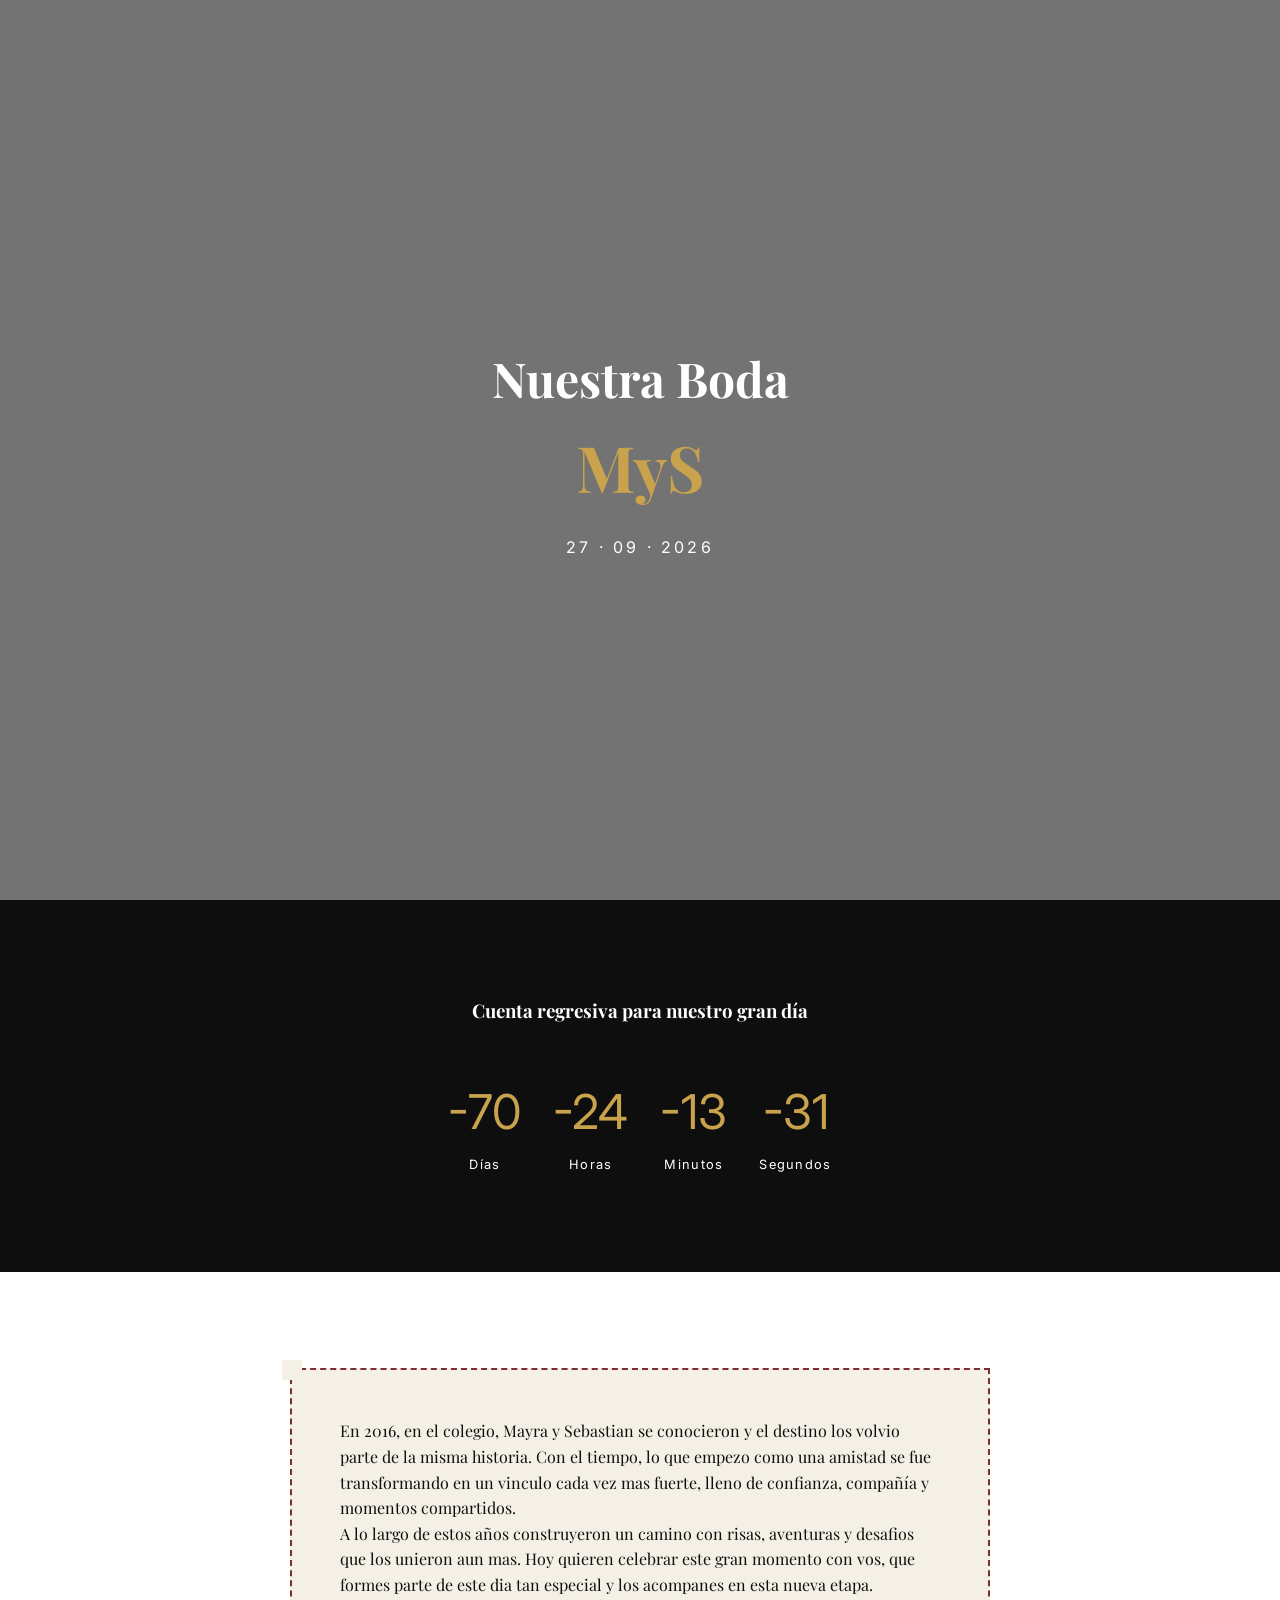
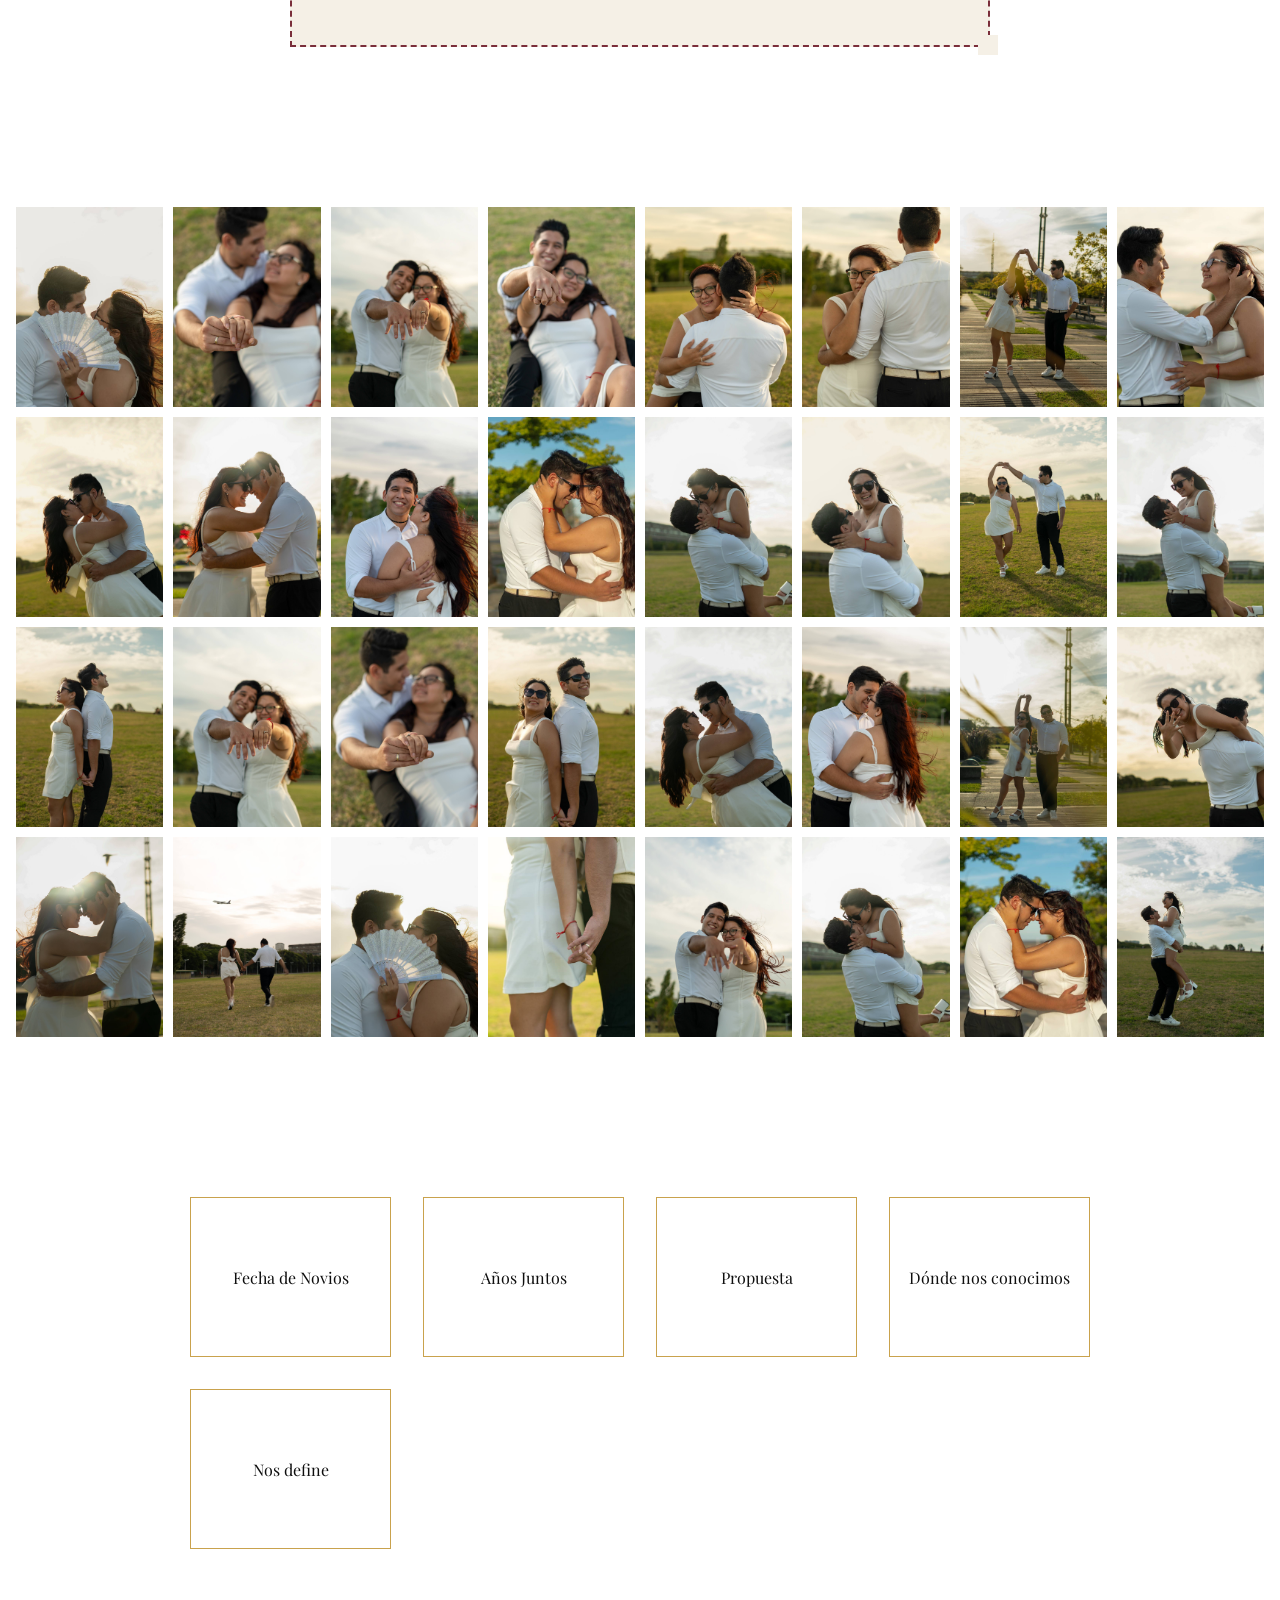
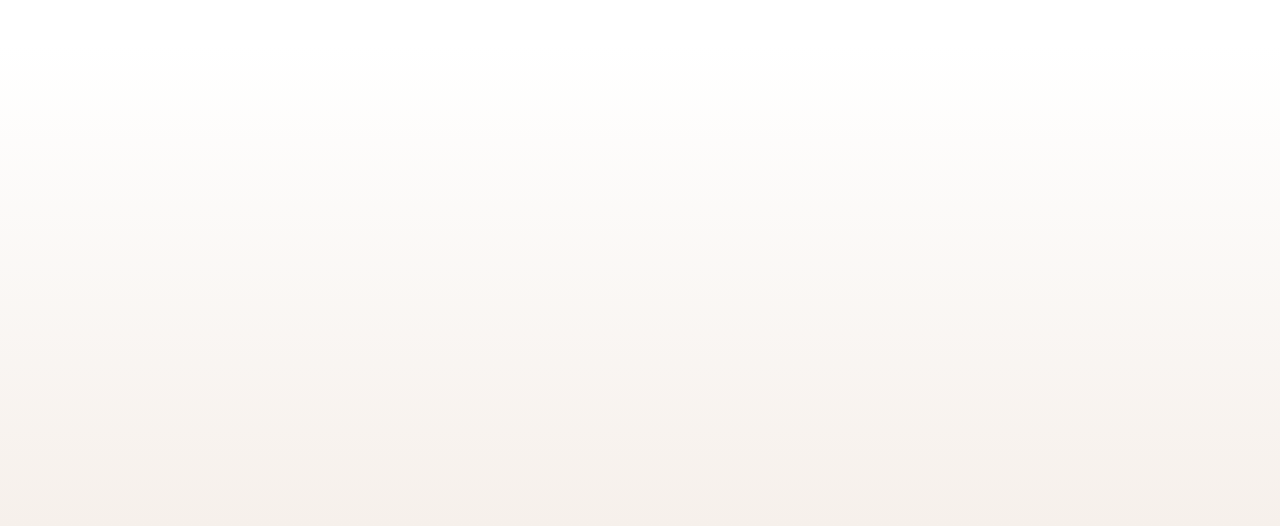
==== index.html @ 0956249e "Publish wedding website for GitHub Pages" ====
<!DOCTYPE html>
<html lang="es">
<head>
  <meta charset="UTF-8" />
  <title>Nuestra Boda - MyS</title>
  <meta name="viewport" content="width=device-width, initial-scale=1.0" />

  <!-- Google Fonts -->
  <link href="https://fonts.googleapis.com/css2?family=Playfair+Display:wght@400;600&family=Inter:wght@300;400;500&display=swap" rel="stylesheet">

  <link rel="stylesheet" href="style.css" />
  <style>
    .gallery-grid {
      display: grid;
      grid-template-columns: repeat(auto-fill, minmax(140px, 1fr));
      gap: 10px;
    }
    .gallery-grid img {
      width: 100%;
      height: 200px;
      object-fit: cover;
      filter: none !important;
    }
  </style>
</head>
<body>

  <!-- HERO -->
  <section class="hero" style="background-image: url('media/foto_portada.jpg'); background-size: cover; background-position: center;">
    <div class="hero-overlay"></div>
    <div class="hero-content">
      <h1>Nuestra Boda</h1>
      <h2>MyS</h2>
      <p class="hero-date">27 · 09 · 2026</p>
    </div>
  </section>

  <!-- CONTADOR (Movido arriba) -->
  <section class="countdown">
    <h3>Cuenta regresiva para nuestro gran día</h3>
    <div class="timer">
      <div><span id="days">0</span><small>Días</small></div>
      <div><span id="hours">0</span><small>Horas</small></div>
      <div><span id="minutes">0</span><small>Minutos</small></div>
      <div><span id="seconds">0</span><small>Segundos</small></div>
    </div>
  </section>

  <!-- TEXTO + FOTOS -->
  <section class="story">
    <div class="story-container reveal">
      <div class="story-card">
        <p>
          En 2016, en el colegio, Mayra y Sebastian se conocieron y el destino
          los volvio parte de la misma historia. Con el tiempo, lo que empezo
          como una amistad se fue transformando en un vinculo cada vez mas
          fuerte, lleno de confianza, compañía y momentos compartidos.
        </p>
        <p>
          A lo largo de estos años construyeron un camino con risas, aventuras
          y desafios que los unieron aun mas. Hoy quieren celebrar este gran
          momento con vos, que formes parte de este dia tan especial y los
          acompanes en esta nueva etapa.
        </p>
      </div>
    </div>
  </section>

  <!-- GALERÍA -->
  <section class="gallery">
    <div class="gallery-grid">
      <img src="media/1.jpeg" class="photo reveal" alt="Foto 1" loading="lazy">
      <img src="media/2.jpeg" class="photo reveal" alt="Foto 2" loading="lazy">
      <img src="media/3.jpeg" class="photo reveal" alt="Foto 3" loading="lazy">
      <img src="media/4.jpeg" class="photo reveal" alt="Foto 4" loading="lazy">
      <img src="media/5.jpeg" class="photo reveal" alt="Foto 5" loading="lazy">
      <img src="media/6.jpeg" class="photo reveal" alt="Foto 6" loading="lazy">
      <img src="media/7.jpeg" class="photo reveal" alt="Foto 7" loading="lazy">
      <img src="media/8.jpeg" class="photo reveal" alt="Foto 8" loading="lazy">
      <img src="media/9.jpeg" class="photo reveal" alt="Foto 9" loading="lazy">
      <img src="media/10.jpeg" class="photo reveal" alt="Foto 10" loading="lazy">
      <img src="media/11.jpeg" class="photo reveal" alt="Foto 11" loading="lazy">
      <img src="media/12.jpeg" class="photo reveal" alt="Foto 12" loading="lazy">
      <img src="media/13.jpeg" class="photo reveal" alt="Foto 13" loading="lazy">
      <img src="media/14.jpeg" class="photo reveal" alt="Foto 14" loading="lazy">
      <img src="media/15.jpeg" class="photo reveal" alt="Foto 15" loading="lazy">
      <img src="media/16.jpeg" class="photo reveal" alt="Foto 16" loading="lazy">
      <img src="media/17.jpeg" class="photo reveal" alt="Foto 17" loading="lazy">
      <img src="media/18.jpeg" class="photo reveal" alt="Foto 18" loading="lazy">
      <img src="media/19.jpeg" class="photo reveal" alt="Foto 19" loading="lazy">
      <img src="media/20.jpeg" class="photo reveal" alt="Foto 20" loading="lazy">
      <img src="media/21.jpeg" class="photo reveal" alt="Foto 21" loading="lazy">
      <img src="media/22.jpeg" class="photo reveal" alt="Foto 22" loading="lazy">
      <img src="media/23.jpeg" class="photo reveal" alt="Foto 23" loading="lazy">
      <img src="media/24.jpeg" class="photo reveal" alt="Foto 24" loading="lazy">
      <img src="media/25.jpeg" class="photo reveal" alt="Foto 25" loading="lazy">
      <img src="media/26.jpeg" class="photo reveal" alt="Foto 26" loading="lazy">
      <img src="media/27.jpeg" class="photo reveal" alt="Foto 27" loading="lazy">
      <img src="media/28.jpeg" class="photo reveal" alt="Foto 28" loading="lazy">
      <img src="media/29.jpeg" class="photo reveal" alt="Foto 29" loading="lazy">
      <img src="media/30.jpeg" class="photo reveal" alt="Foto 30" loading="lazy">
      <img src="media/31.jpeg" class="photo reveal" alt="Foto 31" loading="lazy">
      <img src="media/32.jpeg" class="photo reveal" alt="Foto 32" loading="lazy">
    </div>
  </section>

  <!-- FLASHCARDS -->
  <section class="flashcards">
    <div class="flashcards-grid">

      <div class="flashcard">
        <div class="flashcard-inner">
          <div class="flashcard-front">Fecha de Novios</div>
          <div class="flashcard-back">26 / 09 / 2019</div>
        </div>
      </div>

      <div class="flashcard">
        <div class="flashcard-inner">
          <div class="flashcard-front">Años Juntos</div>
          <div class="flashcard-back">7 años</div>
        </div>
      </div>

      <div class="flashcard">
        <div class="flashcard-inner">
          <div class="flashcard-front">Propuesta</div>
          <div class="flashcard-back">03 / 03 / 2025</div>
        </div>
      </div>

      <div class="flashcard">
        <div class="flashcard-inner">
          <div class="flashcard-front">Dónde nos conocimos</div>
          <div class="flashcard-back">Escuela Secundaria “Pelle”</div>
        </div>
      </div>

      <div class="flashcard">
        <div class="flashcard-inner">
          <div class="flashcard-front">Nos define</div>
          <div class="flashcard-back">Compañeros de Crecimiento</div>
        </div>
      </div>

    </div>
  </section>

  <section class="event-details">
    <div class="event-details-grid">
      <article class="event-card reveal">
        <span class="event-icon">
          <img src="media/iglesia.png" alt="Icono de iglesia" class="event-icon-image">
        </span>
        <h3>Ceremonia</h3>
        <p>13:00hs Santuario Jesus Sacramentado</p>
        <a class="event-btn" href="https://maps.app.goo.gl/wZoAE5vLJ9DzKmX38" target="_blank" rel="noopener noreferrer">Llegar a la ceremonia</a>
      </article>

      <article class="event-card reveal">
        <span class="event-icon">
          <img src="media/brindis.png" alt="Icono de brindis" class="event-icon-image">
        </span>
        <h3>Celebracion</h3>
        <p>Despues de la ceremonia festejaremos en el salon de Eventos Jano's Lahusen</p>
        <a class="event-btn" href="https://maps.app.goo.gl/vN4rwBGcuryrJyKt6" target="_blank" rel="noopener noreferrer">Llegar a la celebracion</a>
      </article>

      <article class="event-card gift-card reveal">
        <span class="event-icon">
          <img src="media/regalo.png" alt="Icono de regalo" class="event-icon-image">
        </span>
        <h3>Regalo</h3>
        <p>Si deseas hacernos un regalo, ademas de tu hermosa presencia...</p>
        <button type="button" class="event-btn" id="openBankModal">Ver datos bancarios</button>
      </article>
    </div>
  </section>

  <div class="bank-modal" id="bankModal" aria-hidden="true">
    <div class="bank-modal-backdrop" data-close-bank-modal></div>
    <div class="bank-modal-card" role="dialog" aria-modal="true" aria-labelledby="bankModalTitle">
      <button type="button" class="bank-modal-close" id="closeBankModal" aria-label="Cerrar">x</button>
      <p class="bank-modal-kicker">Datos bancarios</p>
      <h3 id="bankModalTitle">Cuenta a nombre de:</h3>
      <p class="bank-modal-name">Boris Sebastian Salinas</p>
      <p><strong>CVU:</strong> 0000076500000012025787</p>
      <p><strong>ALIAS:</strong> boda.may.seba.2026</p>
    </div>
  </div>

  <script src="script.js"></script>
</body>
</html>
---- style.css ----
:root {
  --black: #0e0e0e;
  --white: #ffffff;
  --gold: #c9a24d;
  --rose: #f2c4cc;
  --beige: #f5f0e6;
  --bordo: #7a2e3a;
}

* {
  box-sizing: border-box;
  margin: 0;
  padding: 0;
}

body {
  font-family: 'Inter', sans-serif;
  background: var(--white);
  color: var(--black);
  line-height: 1.6;
}

/* HERO */
.hero {
  height: 100vh;
  background: url("https://images.unsplash.com/photo-1529626455594-4ff0802cfb7e") center/cover no-repeat;
  position: relative;
}

.hero-overlay {
  position: absolute;
  inset: 0;
  background: rgba(0,0,0,0.55);
}

.hero-content {
  position: relative;
  height: 100%;
  display: flex;
  flex-direction: column;
  justify-content: center;
  align-items: center;
  color: var(--white);
  text-align: center;
}

.hero h1 {
  font-family: 'Playfair Display', serif;
  font-size: 3rem;
}

.hero h2 {
  font-family: 'Playfair Display', serif;
  font-size: 4rem;
  color: var(--gold);
}

.hero-date {
  margin-top: 1rem;
  letter-spacing: 0.2em;
}

/* STORY */
.story {
  padding: 6rem 1rem;
  display: flex;
  justify-content: center;
}

.story-card {
  background: var(--beige);
  padding: 3rem;
  max-width: 700px;
  border: 2px dashed var(--bordo);
  font-family: 'Playfair Display', serif;
  position: relative;
}

.story-card::before,
.story-card::after {
  content: "";
  position: absolute;
  width: 20px;
  height: 20px;
  background: var(--beige);
}

.story-card::before {
  top: -10px;
  left: -10px;
}

.story-card::after {
  bottom: -10px;
  right: -10px;
}

/* GALLERY */
.gallery {
  padding: 4rem 1rem;
}

.gallery-grid {
  display: grid;
  grid-template-columns: repeat(auto-fit, minmax(220px, 1fr));
  gap: 2rem;
}

.photo {
  background: #ccc;
  height: 300px;
  filter: grayscale(100%);
}

.event-details {
  padding: 0 1rem 6rem;
  background: linear-gradient(180deg, var(--white) 0%, #f6f0eb 100%);
}

.event-details-grid {
  max-width: 980px;
  margin: 0 auto;
  display: grid;
  grid-template-columns: repeat(auto-fit, minmax(260px, 1fr));
  gap: 1.5rem;
}

.event-card {
  background: rgba(255,255,255,0.9);
  border: 1px solid rgba(201, 162, 77, 0.55);
  box-shadow: 0 18px 40px rgba(14,14,14,0.08);
  padding: 2rem 1.5rem;
  text-align: center;
}

.event-card h3 {
  font-family: 'Playfair Display', serif;
  font-size: 2rem;
  color: var(--bordo);
  margin-bottom: 0.75rem;
}

.event-card p {
  max-width: 28ch;
  margin: 0 auto;
}

.event-icon {
  display: inline-flex;
  align-items: center;
  justify-content: center;
  margin-bottom: 1rem;
  min-height: 88px;
  padding-bottom: 0.75rem;
  border-bottom: 1px solid rgba(122, 46, 58, 0.18);
}

.event-icon-image {
  display: block;
  width: 72px;
  height: 72px;
  object-fit: contain;
}

.event-btn {
  display: inline-block;
  margin-top: 1.5rem;
  padding: 0.9rem 1.5rem;
  border-radius: 999px;
  border: none;
  background: #c9b19a;
  color: var(--white);
  text-decoration: none;
  text-transform: uppercase;
  letter-spacing: 0.08em;
  font-size: 0.85rem;
  cursor: pointer;
  transition: transform 0.2s ease, box-shadow 0.2s ease, background 0.2s ease;
}

.event-btn:hover {
  background: #b89e86;
  transform: translateY(-2px);
  box-shadow: 0 12px 24px rgba(14,14,14,0.12);
}

.gift-card {
  background: rgba(255,255,255,0.9);
}

.bank-modal {
  position: fixed;
  inset: 0;
  display: flex;
  align-items: center;
  justify-content: center;
  padding: 1rem;
  opacity: 0;
  pointer-events: none;
  transition: opacity 0.2s ease;
  z-index: 50;
}

.bank-modal.is-open {
  opacity: 1;
  pointer-events: auto;
}

.bank-modal-backdrop {
  position: absolute;
  inset: 0;
  background: rgba(14,14,14,0.55);
}

.bank-modal-card {
  position: relative;
  width: min(100%, 420px);
  background: var(--white);
  border: 1px solid rgba(201, 162, 77, 0.45);
  box-shadow: 0 24px 60px rgba(14,14,14,0.18);
  padding: 2rem;
  z-index: 1;
}

.bank-modal-close {
  position: absolute;
  top: 0.65rem;
  right: 0.8rem;
  border: none;
  background: transparent;
  color: rgba(14,14,14,0.5);
  font-size: 1rem;
  line-height: 1;
  cursor: pointer;
}

.bank-modal-kicker {
  margin-bottom: 0.5rem;
  font-size: 0.8rem;
  letter-spacing: 0.14em;
  text-transform: uppercase;
  color: rgba(14,14,14,0.45);
}

.bank-modal-card h3,
.bank-modal-name {
  font-family: 'Playfair Display', serif;
}

.bank-modal-card h3 {
  margin-bottom: 0.35rem;
  color: var(--bordo);
}

.bank-modal-name {
  margin-bottom: 1rem;
  font-size: 1.35rem;
}

.bank-modal-card p + p {
  margin-top: 0.35rem;
}

/* FLASHCARDS */
.flashcards {
  padding: 6rem 1rem;
  background: var(--white);
}

.flashcards-grid {
  display: grid;
  grid-template-columns: repeat(auto-fit, minmax(200px, 1fr));
  gap: 2rem;
  max-width: 900px;
  margin: auto;
}

.flashcard {
  perspective: 1000px;
}

.flashcard-inner {
  position: relative;
  width: 100%;
  height: 160px;
  transition: transform 0.8s;
  transform-style: preserve-3d;
}

.flashcard:hover .flashcard-inner,
.flashcard-inner.rotate {
  transform: rotateY(180deg);
}

.flashcard-front,
.flashcard-back {
  position: absolute;
  inset: 0;
  backface-visibility: hidden;
  border: 1px solid var(--gold);
  display: flex;
  align-items: center;
  justify-content: center;
  font-family: 'Playfair Display', serif;
  padding: 1rem;
  text-align: center;
}

.flashcard-front {
  background: var(--white);
}

.flashcard-back {
  background: var(--white);
  transform: rotateY(180deg);
  color: var(--gold);
}

/* COUNTDOWN */
.countdown {
  background: var(--black);
  color: var(--white);
  padding: 6rem 1rem;
  text-align: center;
}

.countdown h3 {
  font-family: 'Playfair Display', serif;
  margin-bottom: 3rem;
}

.timer {
  display: flex;
  justify-content: center;
  gap: 2rem;
}

.timer span {
  font-size: 3rem;
  color: var(--gold);
  display: block;
}

.timer small {
  font-size: 0.8rem;
  letter-spacing: 0.1em;
}

/* REVEAL */
.reveal {
  opacity: 0;
  transform: translateY(30px);
  transition: all 1.2s ease;
}

.reveal.active {
  opacity: 1;
  transform: translateY(0);
}

/* MOBILE */
@media (max-width: 600px) {
  .hero h1 { font-size: 2rem; }
  .hero h2 { font-size: 3rem; }
  /* Ajustes para que el contador se vea horizontal en celular */
  .timer { gap: 10px; }
  .timer span { font-size: 1.8rem; }
  .timer small { font-size: 0.7rem; }
  .event-card h3 { font-size: 1.65rem; }
  .event-btn { width: 100%; }
  .bank-modal-card { padding: 1.75rem 1.35rem; }
}

/* PRE-HOME / BIENVENIDA */
.login-body {
  height: 100vh;
  display: flex;
  align-items: center;
  justify-content: center;
  background-size: cover;
  background-position: center;
}

.login-card {
  background: rgba(245, 240, 230, 0.75); /* Más transparente */
  padding: 2rem 1.5rem; /* Más chico */
  max-width: 360px; /* Más angosto */
  width: 90%;
  text-align: center;
  border: 1px solid var(--gold);
  box-shadow: 0 10px 30px rgba(0,0,0,0.2);
  font-family: 'Playfair Display', serif;
}

.login-card h2 {
  color: var(--bordo);
  margin-bottom: 1rem;
  font-size: 1.4rem; /* Letra más chica */
}

.login-card p {
  font-family: 'Inter', sans-serif;
  margin-bottom: 1rem;
  font-size: 0.9rem; /* Letra más chica */
}

.login-input {
  width: 100%;
  padding: 8px;
  margin-bottom: 1rem;
  border: 1px solid var(--gold);
  background: var(--white);
  font-size: 1rem;
  text-align: center;
  text-transform: uppercase;
}

.login-btn {
  display: inline-block;
  background: var(--black);
  color: var(--white);
  padding: 8px 25px;
  text-decoration: none;
  text-transform: uppercase;
  letter-spacing: 1px;
  font-size: 0.85rem;
  cursor: pointer;
  border: none;
}
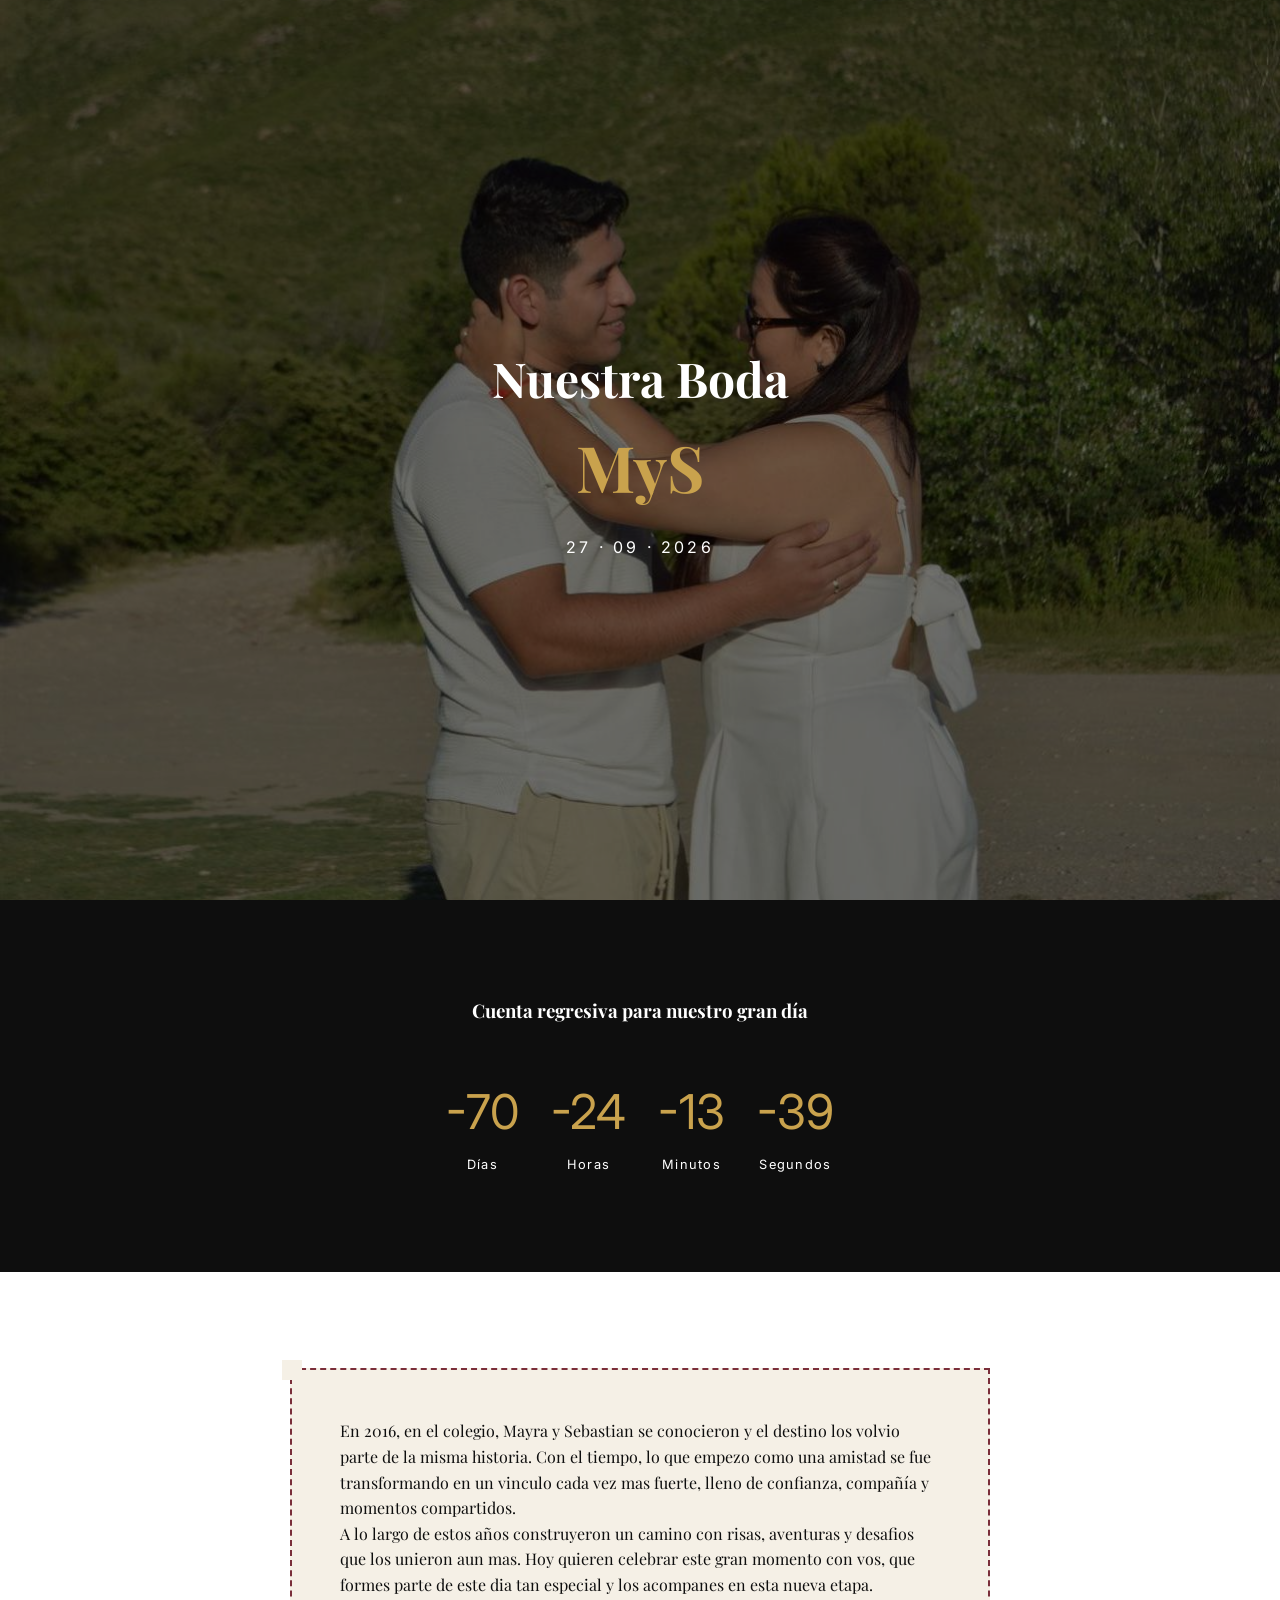
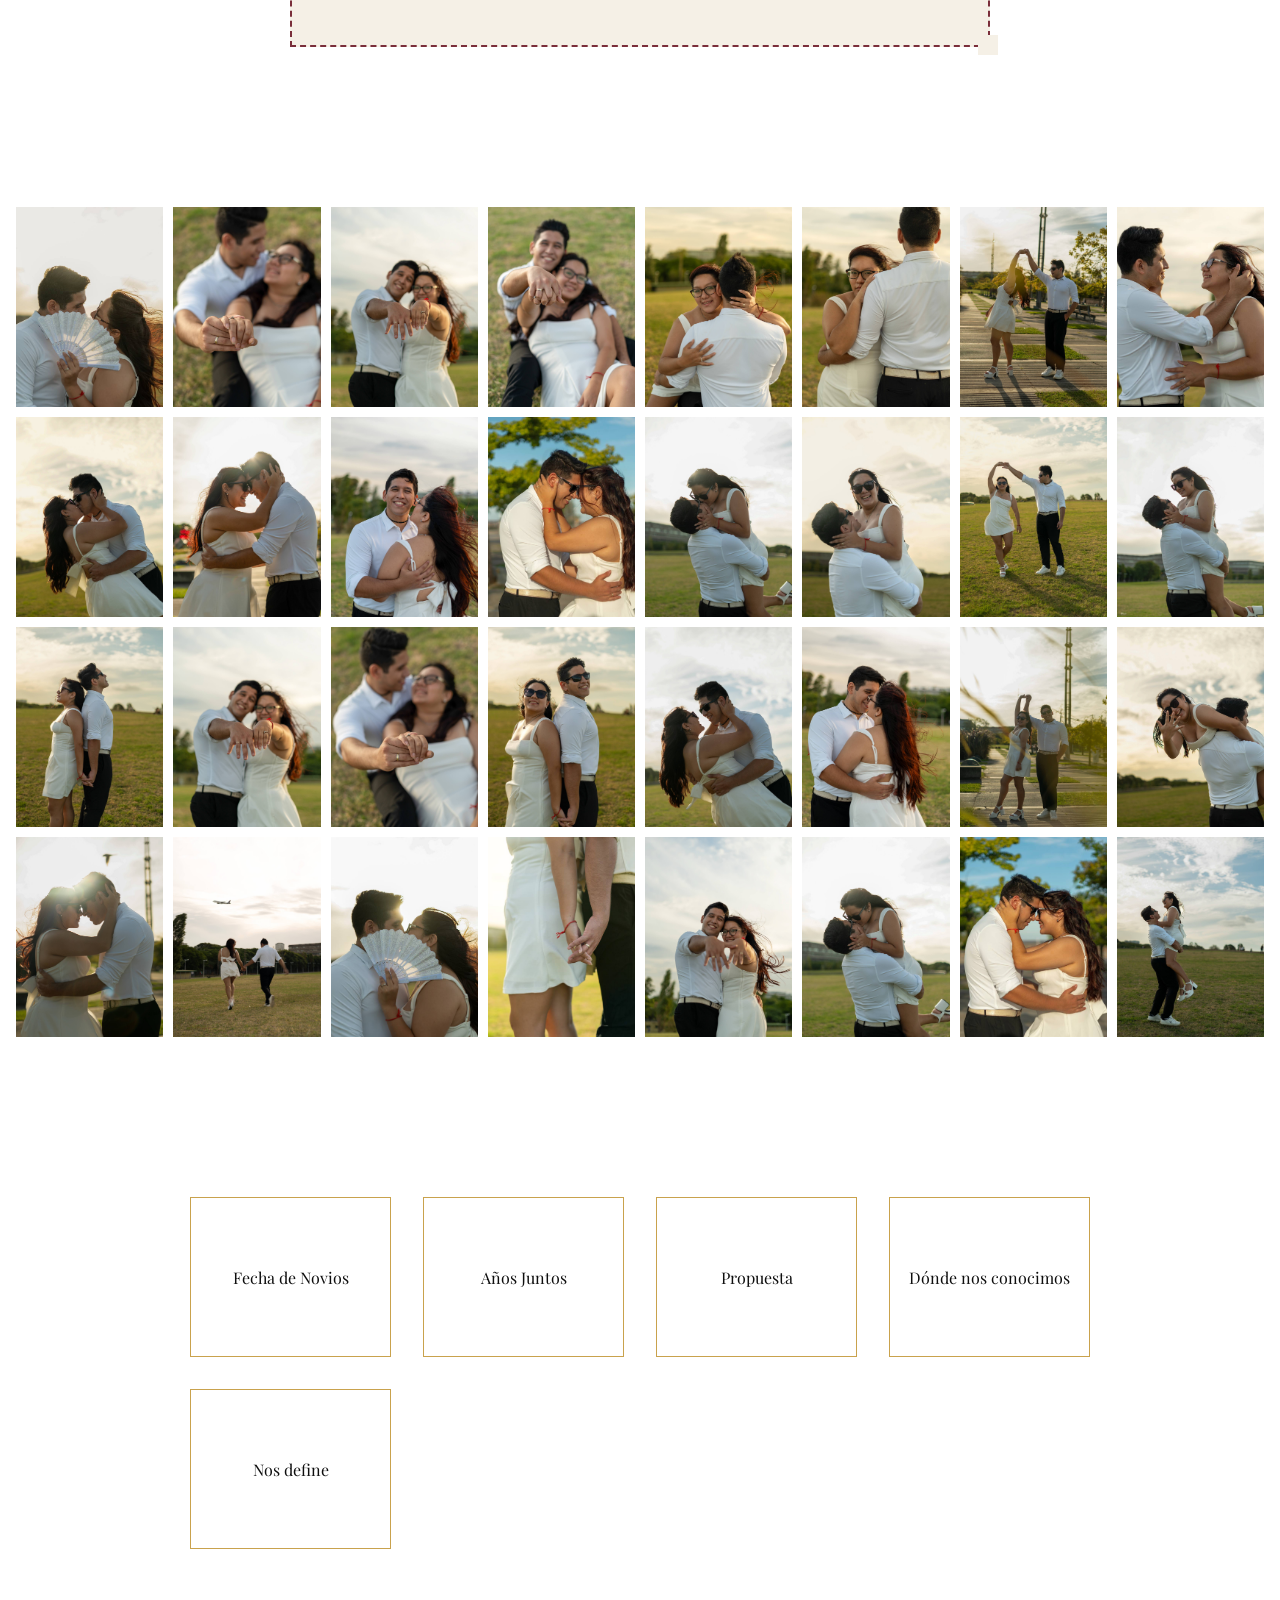
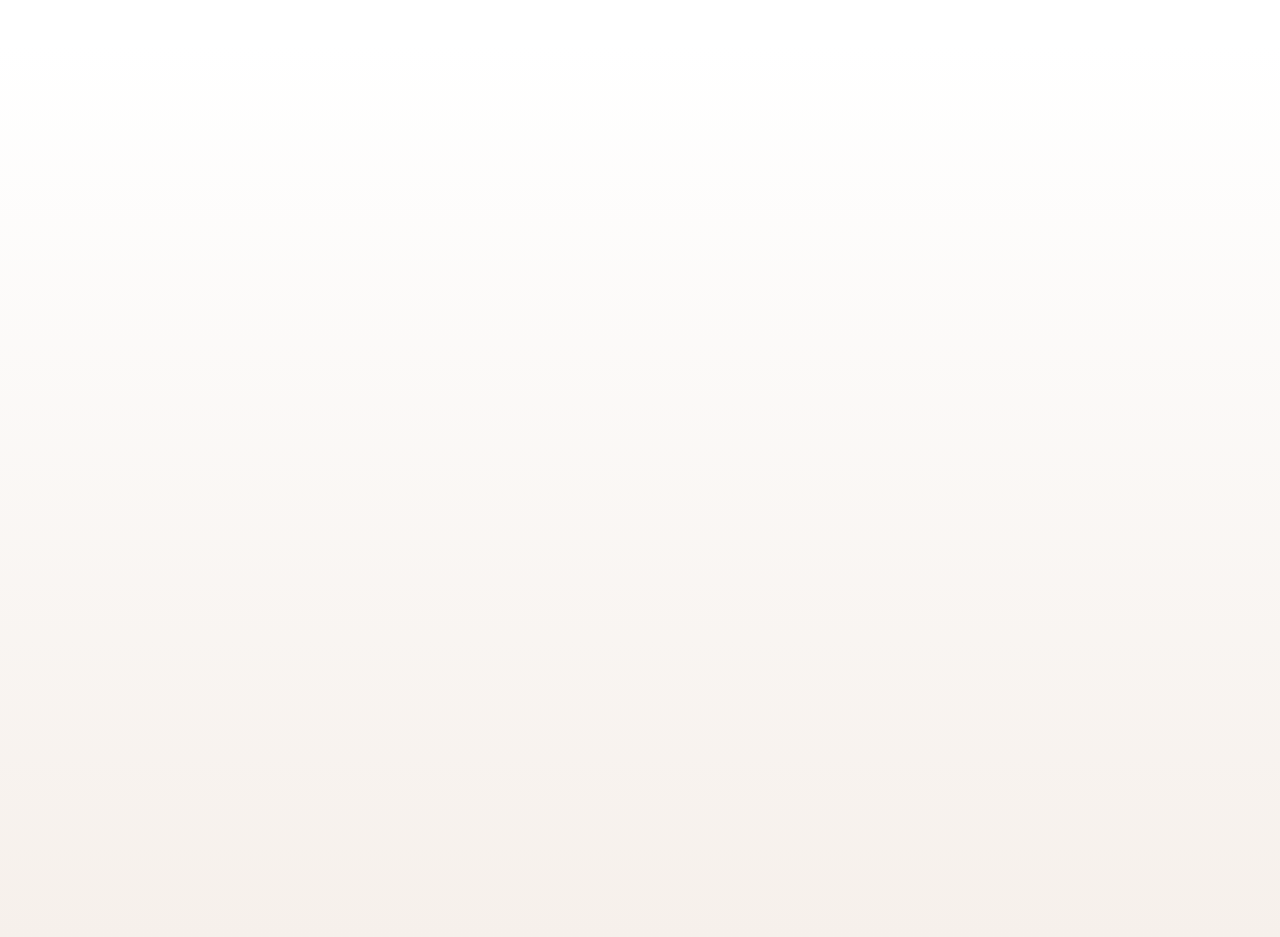
==== commit 62b59644: "Update hero image filename and add dress code icons" ====
--- a/index.html
+++ b/index.html
@@ -174,6 +174,26 @@
         <p>Si deseas hacernos un regalo, ademas de tu hermosa presencia...</p>
         <button type="button" class="event-btn" id="openBankModal">Ver datos bancarios</button>
       </article>
+
+      <article class="event-card reveal">
+        <span class="event-icon"><img src="media/sin_ninos.png" alt="Icono sin ninos" class="event-icon-image"></span>
+        <h3>Sin ninos</h3>
+        <p>
+          Es nuestro dia especial y, aunque amamos a los ninos, nuestra boda
+          sera solo para adultos. Queremos que esten sin preocupaciones.
+          Tomense un descanso y disfruten con nosotros.
+        </p>
+      </article>
+
+      <article class="event-card reveal">
+        <span class="event-icon"><img src="media/dress_code.png" alt="Icono de vestimenta" class="event-icon-image"></span>
+        <h3>Formal</h3>
+        <p>
+          Codigo de vestimenta: formal.
+          Mujeres: les pedimos evitar los colores blanco, bordo y rojo.
+          Hombres: les pedimos evitar los tonos bordo y gris.
+        </p>
+      </article>
     </div>
   </section>
 
@@ -192,3 +212,5 @@
   <script src="script.js"></script>
 </body>
 </html>
+
+
--- a/style.css
+++ b/style.css
@@ -160,6 +160,20 @@
   width: 72px;
   height: 72px;
   object-fit: contain;
+}
+
+.event-icon-text {
+  min-width: 72px;
+  min-height: 72px;
+  font-family: 'Playfair Display', serif;
+  font-size: 2rem;
+  color: #c9b19a;
+}
+
+.event-icon-outfit {
+  font-size: 0.95rem;
+  letter-spacing: 0.08em;
+  text-transform: uppercase;
 }
 
 .event-btn {
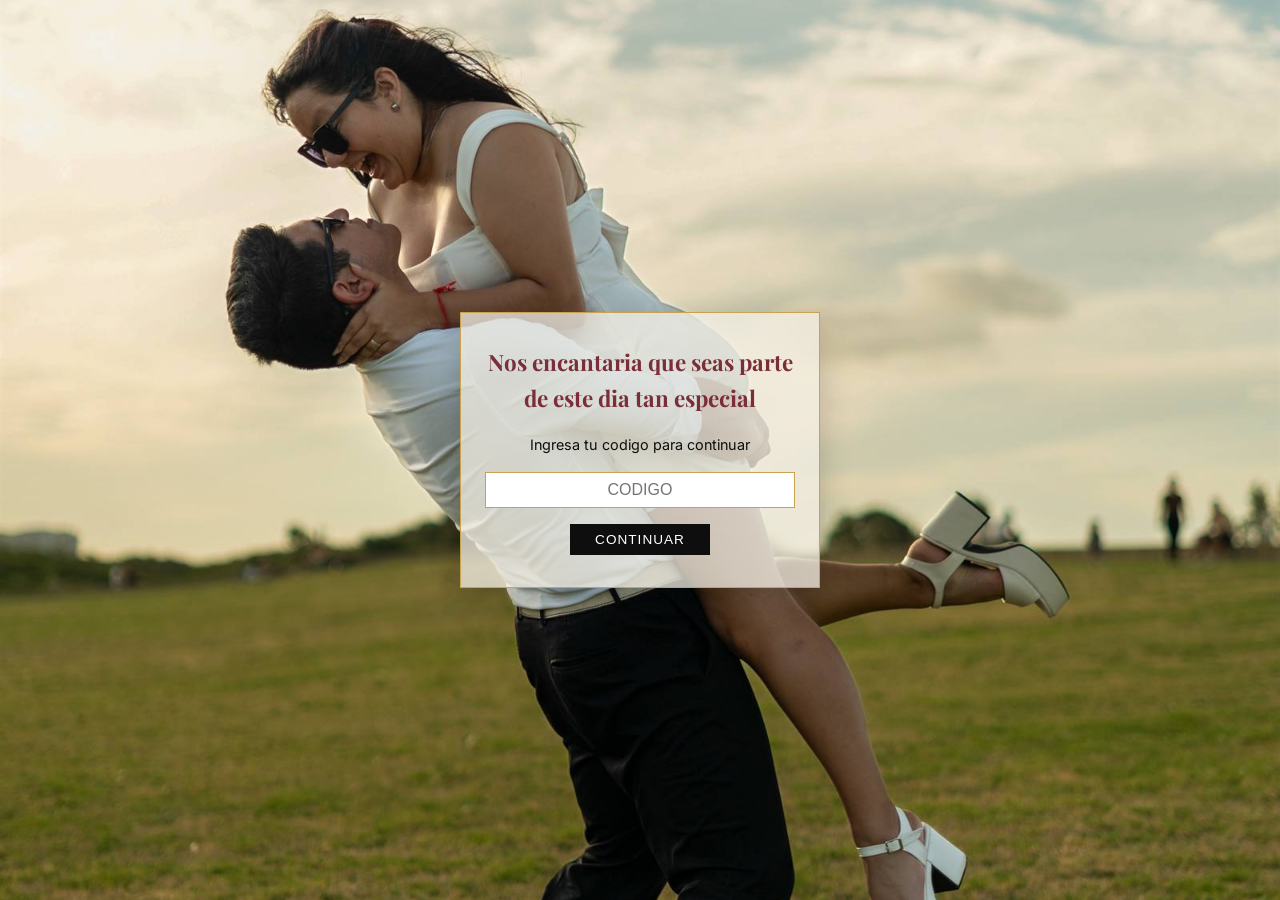
==== commit 21d12d85: "Make welcome page the site entrypoint" ====
--- a/index.html
+++ b/index.html
@@ -2,215 +2,44 @@
 <html lang="es">
 <head>
   <meta charset="UTF-8" />
-  <title>Nuestra Boda - MyS</title>
+  <title>Bienvenida - Nuestra Boda</title>
   <meta name="viewport" content="width=device-width, initial-scale=1.0" />
 
-  <!-- Google Fonts -->
   <link href="https://fonts.googleapis.com/css2?family=Playfair+Display:wght@400;600&family=Inter:wght@300;400;500&display=swap" rel="stylesheet">
+  <link rel="stylesheet" href="style.css" />
+</head>
+<body class="login-body" style="background-image: url('media/fondo_codigo.jpeg');">
 
-  <link rel="stylesheet" href="style.css" />
-  <style>
-    .gallery-grid {
-      display: grid;
-      grid-template-columns: repeat(auto-fill, minmax(140px, 1fr));
-      gap: 10px;
-    }
-    .gallery-grid img {
-      width: 100%;
-      height: 200px;
-      object-fit: cover;
-      filter: none !important;
-    }
-  </style>
-</head>
-<body>
+  <div class="login-card">
+    <div id="step-input">
+      <h2>Nos encantaria que seas parte de este dia tan especial</h2>
+      <p>Ingresa tu codigo para continuar</p>
 
-  <!-- HERO -->
-  <section class="hero" style="background-image: url('media/foto_portada.jpg'); background-size: cover; background-position: center;">
-    <div class="hero-overlay"></div>
-    <div class="hero-content">
-      <h1>Nuestra Boda</h1>
-      <h2>MyS</h2>
-      <p class="hero-date">27 · 09 · 2026</p>
+      <input type="text" id="guestCode" class="login-input" placeholder="CODIGO" />
+      <button type="button" onclick="verificarCodigo()" class="login-btn">Continuar</button>
+
+      <p id="errorMsg" style="color: #7a2e3a; margin-top: 10px; display: none;">
+        Codigo incorrecto, intenta nuevamente.
+      </p>
     </div>
-  </section>
 
-  <!-- CONTADOR (Movido arriba) -->
-  <section class="countdown">
-    <h3>Cuenta regresiva para nuestro gran día</h3>
-    <div class="timer">
-      <div><span id="days">0</span><small>Días</small></div>
-      <div><span id="hours">0</span><small>Horas</small></div>
-      <div><span id="minutes">0</span><small>Minutos</small></div>
-      <div><span id="seconds">0</span><small>Segundos</small></div>
-    </div>
-  </section>
+    <div id="step-welcome" style="display: none;">
+      <h2 id="welcomeTitle" style="font-size: 2rem; line-height: 1.2;"></h2>
 
-  <!-- TEXTO + FOTOS -->
-  <section class="story">
-    <div class="story-container reveal">
-      <div class="story-card">
-        <p>
-          En 2016, en el colegio, Mayra y Sebastian se conocieron y el destino
-          los volvio parte de la misma historia. Con el tiempo, lo que empezo
-          como una amistad se fue transformando en un vinculo cada vez mas
-          fuerte, lleno de confianza, compañía y momentos compartidos.
-        </p>
-        <p>
-          A lo largo de estos años construyeron un camino con risas, aventuras
-          y desafios que los unieron aun mas. Hoy quieren celebrar este gran
-          momento con vos, que formes parte de este dia tan especial y los
-          acompanes en esta nueva etapa.
-        </p>
-      </div>
-    </div>
-  </section>
+      <h3 style="color: var(--gold); margin: 1rem 0;">
+        Esperamos que puedan compartir esta fiesta junto a nosotros
+      </h3>
 
-  <!-- GALERÍA -->
-  <section class="gallery">
-    <div class="gallery-grid">
-      <img src="media/1.jpeg" class="photo reveal" alt="Foto 1" loading="lazy">
-      <img src="media/2.jpeg" class="photo reveal" alt="Foto 2" loading="lazy">
-      <img src="media/3.jpeg" class="photo reveal" alt="Foto 3" loading="lazy">
-      <img src="media/4.jpeg" class="photo reveal" alt="Foto 4" loading="lazy">
-      <img src="media/5.jpeg" class="photo reveal" alt="Foto 5" loading="lazy">
-      <img src="media/6.jpeg" class="photo reveal" alt="Foto 6" loading="lazy">
-      <img src="media/7.jpeg" class="photo reveal" alt="Foto 7" loading="lazy">
-      <img src="media/8.jpeg" class="photo reveal" alt="Foto 8" loading="lazy">
-      <img src="media/9.jpeg" class="photo reveal" alt="Foto 9" loading="lazy">
-      <img src="media/10.jpeg" class="photo reveal" alt="Foto 10" loading="lazy">
-      <img src="media/11.jpeg" class="photo reveal" alt="Foto 11" loading="lazy">
-      <img src="media/12.jpeg" class="photo reveal" alt="Foto 12" loading="lazy">
-      <img src="media/13.jpeg" class="photo reveal" alt="Foto 13" loading="lazy">
-      <img src="media/14.jpeg" class="photo reveal" alt="Foto 14" loading="lazy">
-      <img src="media/15.jpeg" class="photo reveal" alt="Foto 15" loading="lazy">
-      <img src="media/16.jpeg" class="photo reveal" alt="Foto 16" loading="lazy">
-      <img src="media/17.jpeg" class="photo reveal" alt="Foto 17" loading="lazy">
-      <img src="media/18.jpeg" class="photo reveal" alt="Foto 18" loading="lazy">
-      <img src="media/19.jpeg" class="photo reveal" alt="Foto 19" loading="lazy">
-      <img src="media/20.jpeg" class="photo reveal" alt="Foto 20" loading="lazy">
-      <img src="media/21.jpeg" class="photo reveal" alt="Foto 21" loading="lazy">
-      <img src="media/22.jpeg" class="photo reveal" alt="Foto 22" loading="lazy">
-      <img src="media/23.jpeg" class="photo reveal" alt="Foto 23" loading="lazy">
-      <img src="media/24.jpeg" class="photo reveal" alt="Foto 24" loading="lazy">
-      <img src="media/25.jpeg" class="photo reveal" alt="Foto 25" loading="lazy">
-      <img src="media/26.jpeg" class="photo reveal" alt="Foto 26" loading="lazy">
-      <img src="media/27.jpeg" class="photo reveal" alt="Foto 27" loading="lazy">
-      <img src="media/28.jpeg" class="photo reveal" alt="Foto 28" loading="lazy">
-      <img src="media/29.jpeg" class="photo reveal" alt="Foto 29" loading="lazy">
-      <img src="media/30.jpeg" class="photo reveal" alt="Foto 30" loading="lazy">
-      <img src="media/31.jpeg" class="photo reveal" alt="Foto 31" loading="lazy">
-      <img src="media/32.jpeg" class="photo reveal" alt="Foto 32" loading="lazy">
-    </div>
-  </section>
+      <p style="font-size: 0.9rem; text-transform: uppercase; letter-spacing: 1px;">
+        N&deg; de invitados: <strong id="guestCount" style="font-size: 1.2rem;"></strong>
+      </p>
 
-  <!-- FLASHCARDS -->
-  <section class="flashcards">
-    <div class="flashcards-grid">
-
-      <div class="flashcard">
-        <div class="flashcard-inner">
-          <div class="flashcard-front">Fecha de Novios</div>
-          <div class="flashcard-back">26 / 09 / 2019</div>
-        </div>
-      </div>
-
-      <div class="flashcard">
-        <div class="flashcard-inner">
-          <div class="flashcard-front">Años Juntos</div>
-          <div class="flashcard-back">7 años</div>
-        </div>
-      </div>
-
-      <div class="flashcard">
-        <div class="flashcard-inner">
-          <div class="flashcard-front">Propuesta</div>
-          <div class="flashcard-back">03 / 03 / 2025</div>
-        </div>
-      </div>
-
-      <div class="flashcard">
-        <div class="flashcard-inner">
-          <div class="flashcard-front">Dónde nos conocimos</div>
-          <div class="flashcard-back">Escuela Secundaria “Pelle”</div>
-        </div>
-      </div>
-
-      <div class="flashcard">
-        <div class="flashcard-inner">
-          <div class="flashcard-front">Nos define</div>
-          <div class="flashcard-back">Compañeros de Crecimiento</div>
-        </div>
-      </div>
-
-    </div>
-  </section>
-
-  <section class="event-details">
-    <div class="event-details-grid">
-      <article class="event-card reveal">
-        <span class="event-icon">
-          <img src="media/iglesia.png" alt="Icono de iglesia" class="event-icon-image">
-        </span>
-        <h3>Ceremonia</h3>
-        <p>13:00hs Santuario Jesus Sacramentado</p>
-        <a class="event-btn" href="https://maps.app.goo.gl/wZoAE5vLJ9DzKmX38" target="_blank" rel="noopener noreferrer">Llegar a la ceremonia</a>
-      </article>
-
-      <article class="event-card reveal">
-        <span class="event-icon">
-          <img src="media/brindis.png" alt="Icono de brindis" class="event-icon-image">
-        </span>
-        <h3>Celebracion</h3>
-        <p>Despues de la ceremonia festejaremos en el salon de Eventos Jano's Lahusen</p>
-        <a class="event-btn" href="https://maps.app.goo.gl/vN4rwBGcuryrJyKt6" target="_blank" rel="noopener noreferrer">Llegar a la celebracion</a>
-      </article>
-
-      <article class="event-card gift-card reveal">
-        <span class="event-icon">
-          <img src="media/regalo.png" alt="Icono de regalo" class="event-icon-image">
-        </span>
-        <h3>Regalo</h3>
-        <p>Si deseas hacernos un regalo, ademas de tu hermosa presencia...</p>
-        <button type="button" class="event-btn" id="openBankModal">Ver datos bancarios</button>
-      </article>
-
-      <article class="event-card reveal">
-        <span class="event-icon"><img src="media/sin_ninos.png" alt="Icono sin ninos" class="event-icon-image"></span>
-        <h3>Sin ninos</h3>
-        <p>
-          Es nuestro dia especial y, aunque amamos a los ninos, nuestra boda
-          sera solo para adultos. Queremos que esten sin preocupaciones.
-          Tomense un descanso y disfruten con nosotros.
-        </p>
-      </article>
-
-      <article class="event-card reveal">
-        <span class="event-icon"><img src="media/dress_code.png" alt="Icono de vestimenta" class="event-icon-image"></span>
-        <h3>Formal</h3>
-        <p>
-          Codigo de vestimenta: formal.
-          Mujeres: les pedimos evitar los colores blanco, bordo y rojo.
-          Hombres: les pedimos evitar los tonos bordo y gris.
-        </p>
-      </article>
-    </div>
-  </section>
-
-  <div class="bank-modal" id="bankModal" aria-hidden="true">
-    <div class="bank-modal-backdrop" data-close-bank-modal></div>
-    <div class="bank-modal-card" role="dialog" aria-modal="true" aria-labelledby="bankModalTitle">
-      <button type="button" class="bank-modal-close" id="closeBankModal" aria-label="Cerrar">x</button>
-      <p class="bank-modal-kicker">Datos bancarios</p>
-      <h3 id="bankModalTitle">Cuenta a nombre de:</h3>
-      <p class="bank-modal-name">Boris Sebastian Salinas</p>
-      <p><strong>CVU:</strong> 0000076500000012025787</p>
-      <p><strong>ALIAS:</strong> boda.may.seba.2026</p>
+      <br>
+      <a href="invitacion.html" class="login-btn">ABRIR INVITACION</a>
     </div>
   </div>
 
-  <script src="script.js"></script>
+  <script src="guest-data.js"></script>
+  <script src="bienvenida.js"></script>
 </body>
 </html>
-
-
--- a/style.css
+++ b/style.css
@@ -143,6 +143,13 @@
 .event-card p {
   max-width: 28ch;
   margin: 0 auto;
+}
+
+.event-subtitle {
+  font-weight: 700;
+  text-transform: uppercase;
+  letter-spacing: 0.08em;
+  margin-bottom: 0.6rem;
 }
 
 .event-icon {
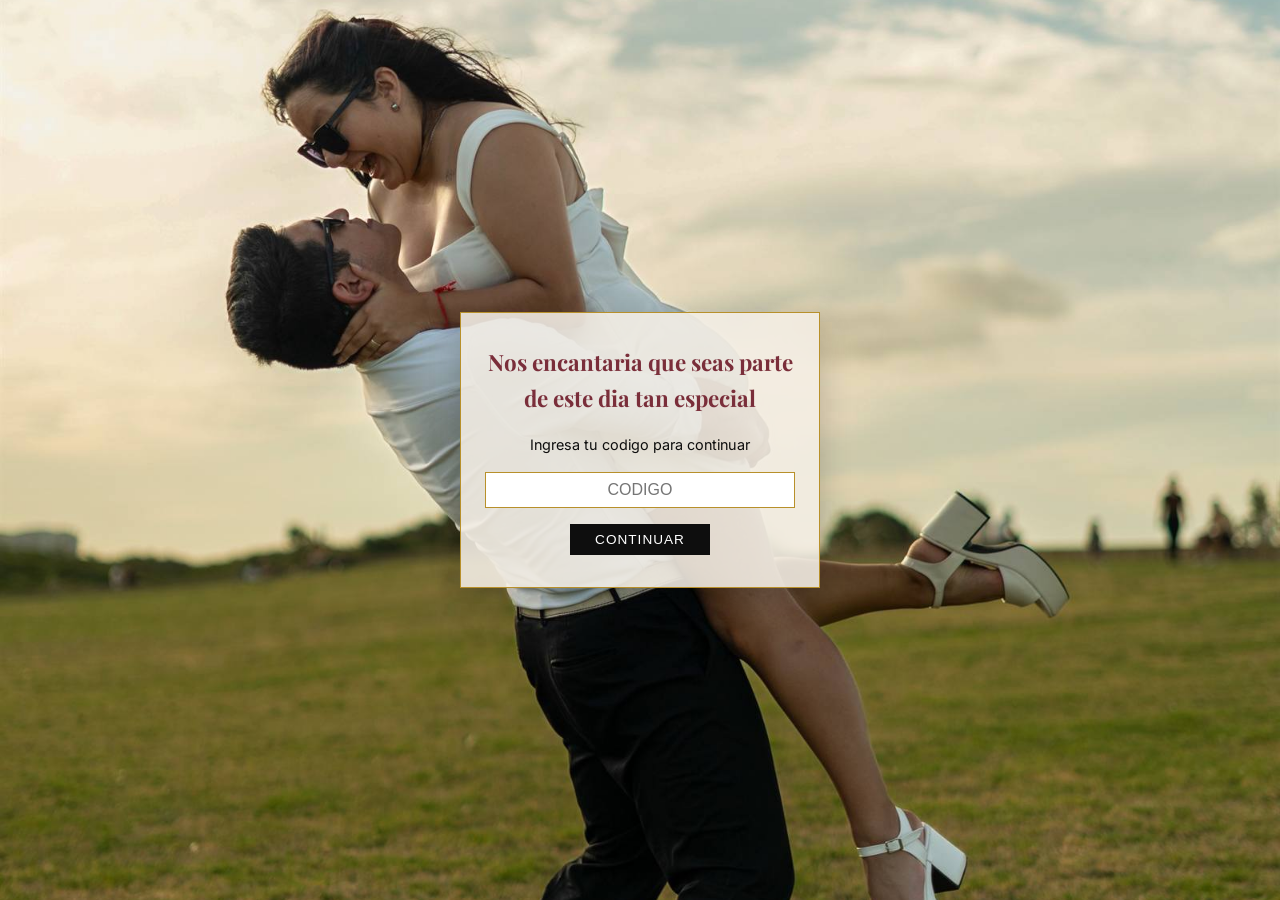
==== commit 45226aae: "cambios realizados sobre fuentes y colores, video agregado, mensaje de 60 días agregado" ====
--- a/index.html
+++ b/index.html
@@ -34,8 +34,13 @@
         N&deg; de invitados: <strong id="guestCount" style="font-size: 1.2rem;"></strong>
       </p>
 
+      <p class="leyenda-confirmacion">
+        60 d&iacute;as antes del evento te enviaremos un link para confirmar tu lugar
+      </p>
+
       <br>
-      <a href="invitacion.html" class="login-btn">ABRIR INVITACION</a>
+      <a href="invitacion.html" class="login-btn login-btn-open">Abrir invitaci&oacute;n</a>
+      <p class="tap-hint-text">Toc&aacute; para abrir</p>
     </div>
   </div>
 
--- a/style.css
+++ b/style.css
@@ -1,7 +1,7 @@
 :root {
   --black: #0e0e0e;
   --white: #ffffff;
-  --gold: #c9a24d;
+  --gold: #b8902a;
   --rose: #f2c4cc;
   --beige: #f5f0e6;
   --bordo: #7a2e3a;
@@ -383,13 +383,22 @@
 @media (max-width: 600px) {
   .hero h1 { font-size: 2rem; }
   .hero h2 { font-size: 3rem; }
-  /* Ajustes para que el contador se vea horizontal en celular */
   .timer { gap: 10px; }
-  .timer span { font-size: 1.8rem; }
-  .timer small { font-size: 0.7rem; }
+  .timer span { font-size: 2rem; }
+  .timer small { font-size: 0.75rem; }
   .event-card h3 { font-size: 1.65rem; }
-  .event-btn { width: 100%; }
+  .event-card p { font-size: 0.95rem; }
+  .event-btn { width: 100%; font-size: 0.9rem; padding: 1rem; }
   .bank-modal-card { padding: 1.75rem 1.35rem; }
+  .login-card h2 { font-size: 1.6rem; }
+  .login-card p { font-size: 1rem; }
+  .login-input { font-size: 1.05rem; padding: 10px; }
+  .login-btn { font-size: 0.9rem; padding: 10px 28px; }
+  .login-btn-open { font-size: 1rem; padding: 14px 28px; }
+  .leyenda-confirmacion { font-size: 0.82rem; }
+  .story-card { padding: 2rem 1.25rem; }
+  .story-card p { font-size: 1rem; }
+  .video-container { max-width: 100%; }
 }
 
 /* PRE-HOME / BIENVENIDA */
@@ -403,9 +412,9 @@
 }
 
 .login-card {
-  background: rgba(245, 240, 230, 0.75); /* Más transparente */
-  padding: 2rem 1.5rem; /* Más chico */
-  max-width: 360px; /* Más angosto */
+  background: rgba(245, 240, 230, 0.88);
+  padding: 2rem 1.5rem;
+  max-width: 360px;
   width: 90%;
   text-align: center;
   border: 1px solid var(--gold);
@@ -448,3 +457,110 @@
   cursor: pointer;
   border: none;
 }
+
+.login-btn-open {
+  background: var(--gold);
+  color: var(--white);
+  padding: 14px 32px;
+  font-size: 0.95rem;
+  font-weight: 600;
+  box-shadow: 0 4px 16px rgba(184, 144, 42, 0.35);
+  animation: pulse-gold 2.4s ease-in-out infinite;
+}
+
+@keyframes pulse-gold {
+  0%, 100% {
+    transform: scale(1);
+    box-shadow: 0 4px 16px rgba(184, 144, 42, 0.35);
+  }
+  50% {
+    transform: scale(1.025);
+    box-shadow: 0 6px 24px rgba(184, 144, 42, 0.65);
+  }
+}
+
+.leyenda-confirmacion {
+  font-family: 'Inter', sans-serif;
+  font-size: 0.78rem;
+  color: rgba(14, 14, 14, 0.5);
+  font-style: italic;
+  margin: 1.25rem 0 0.25rem;
+  padding: 0 0.25rem;
+  line-height: 1.45;
+}
+
+.tap-hint-text {
+  font-family: 'Inter', sans-serif;
+  font-size: 0.7rem;
+  color: rgba(14, 14, 14, 0.35);
+  margin-top: 0.75rem;
+  letter-spacing: 0.1em;
+  text-transform: uppercase;
+}
+
+/* VIDEO */
+.video-section {
+  padding: 5rem 1rem;
+  background: var(--black);
+  display: flex;
+  flex-direction: column;
+  align-items: center;
+  gap: 1.5rem;
+}
+
+.video-section-title {
+  font-family: 'Playfair Display', serif;
+  color: var(--white);
+  font-size: 1.4rem;
+  text-align: center;
+  letter-spacing: 0.05em;
+}
+
+.video-container {
+  width: 100%;
+  max-width: 340px;
+  aspect-ratio: 9 / 16;
+  position: relative;
+}
+
+.video-container iframe {
+  position: absolute;
+  inset: 0;
+  width: 100%;
+  height: 100%;
+  border: none;
+  border-radius: 4px;
+}
+
+/* SCROLL HINT */
+.scroll-hint {
+  position: absolute;
+  bottom: 2rem;
+  left: 50%;
+  transform: translateX(-50%);
+  color: var(--white);
+  display: flex;
+  flex-direction: column;
+  align-items: center;
+  gap: 0.4rem;
+  animation: bounce-down 2s ease-in-out infinite;
+  opacity: 0.7;
+  cursor: default;
+  user-select: none;
+}
+
+.scroll-hint-arrow {
+  font-size: 1.4rem;
+  line-height: 1;
+}
+
+.scroll-hint small {
+  font-size: 0.65rem;
+  text-transform: uppercase;
+  letter-spacing: 0.12em;
+}
+
+@keyframes bounce-down {
+  0%, 100% { transform: translateX(-50%) translateY(0); opacity: 0.7; }
+  50% { transform: translateX(-50%) translateY(7px); opacity: 1; }
+}
